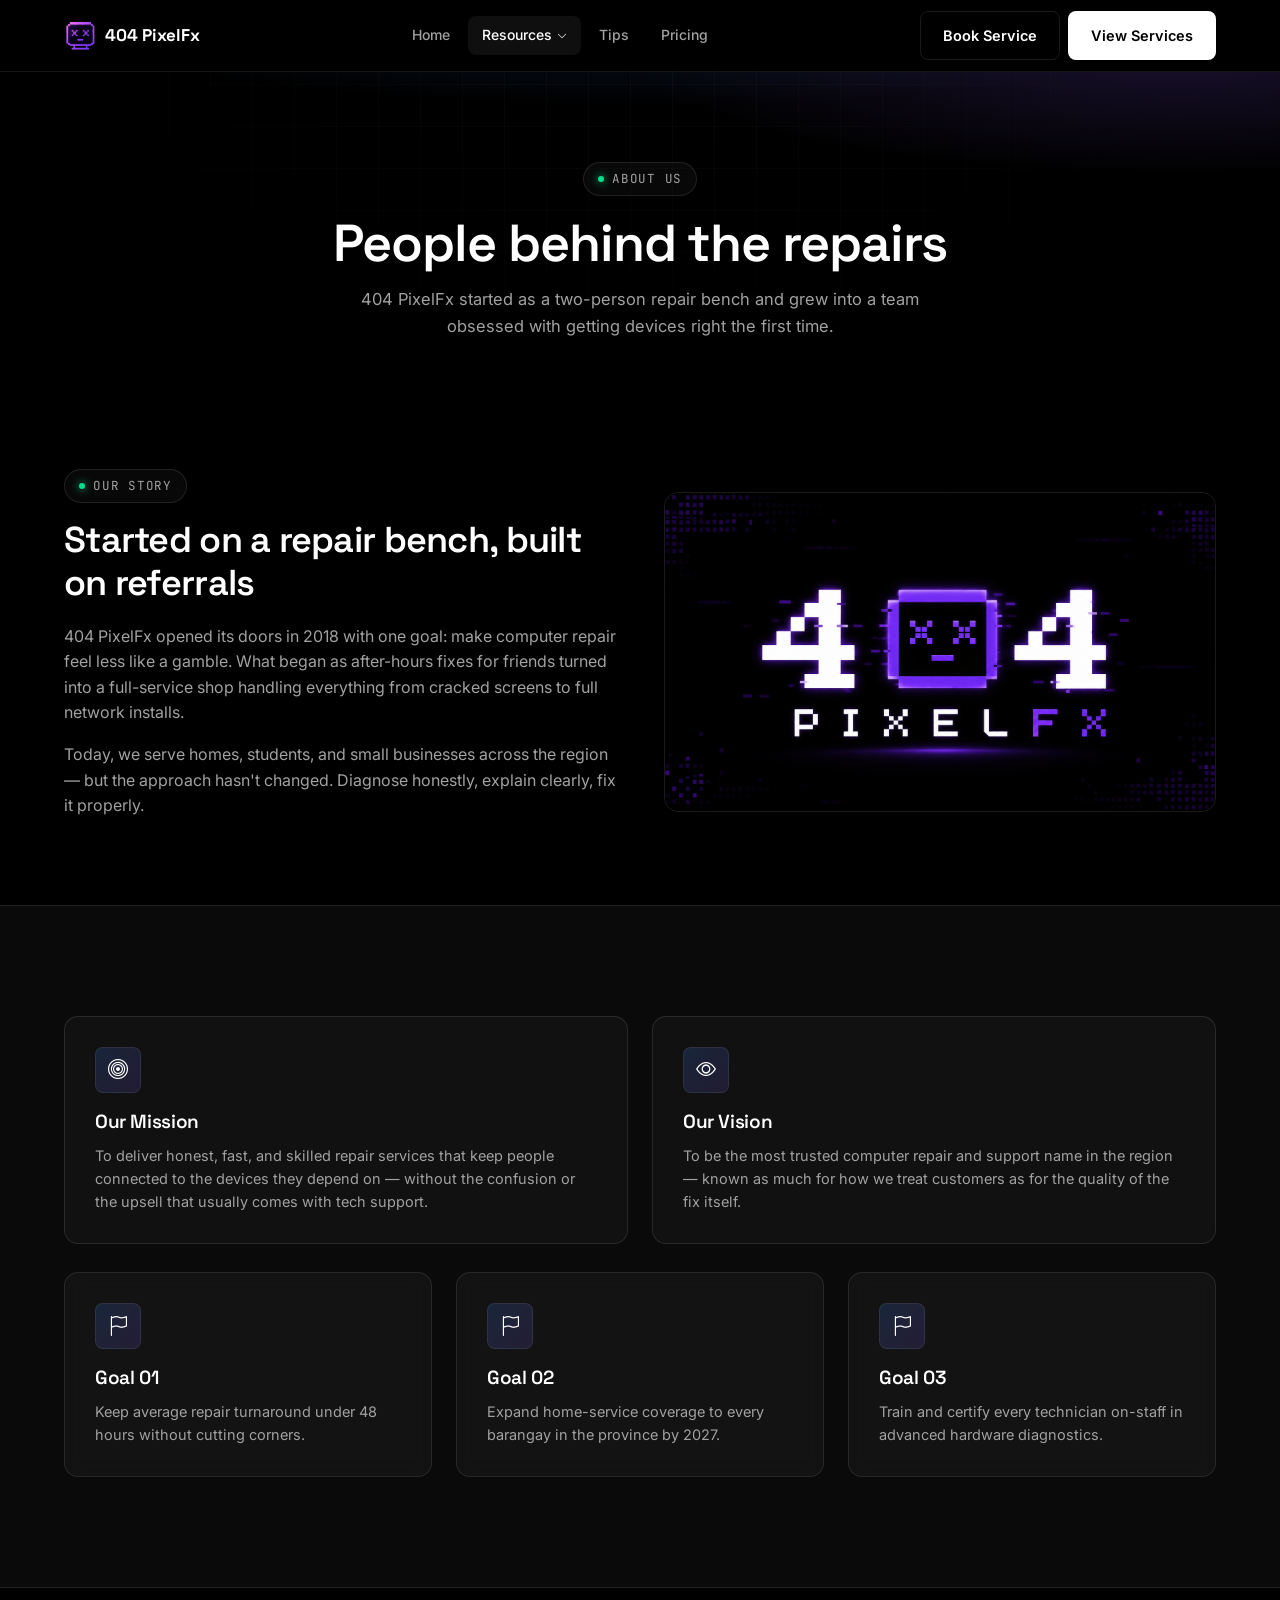
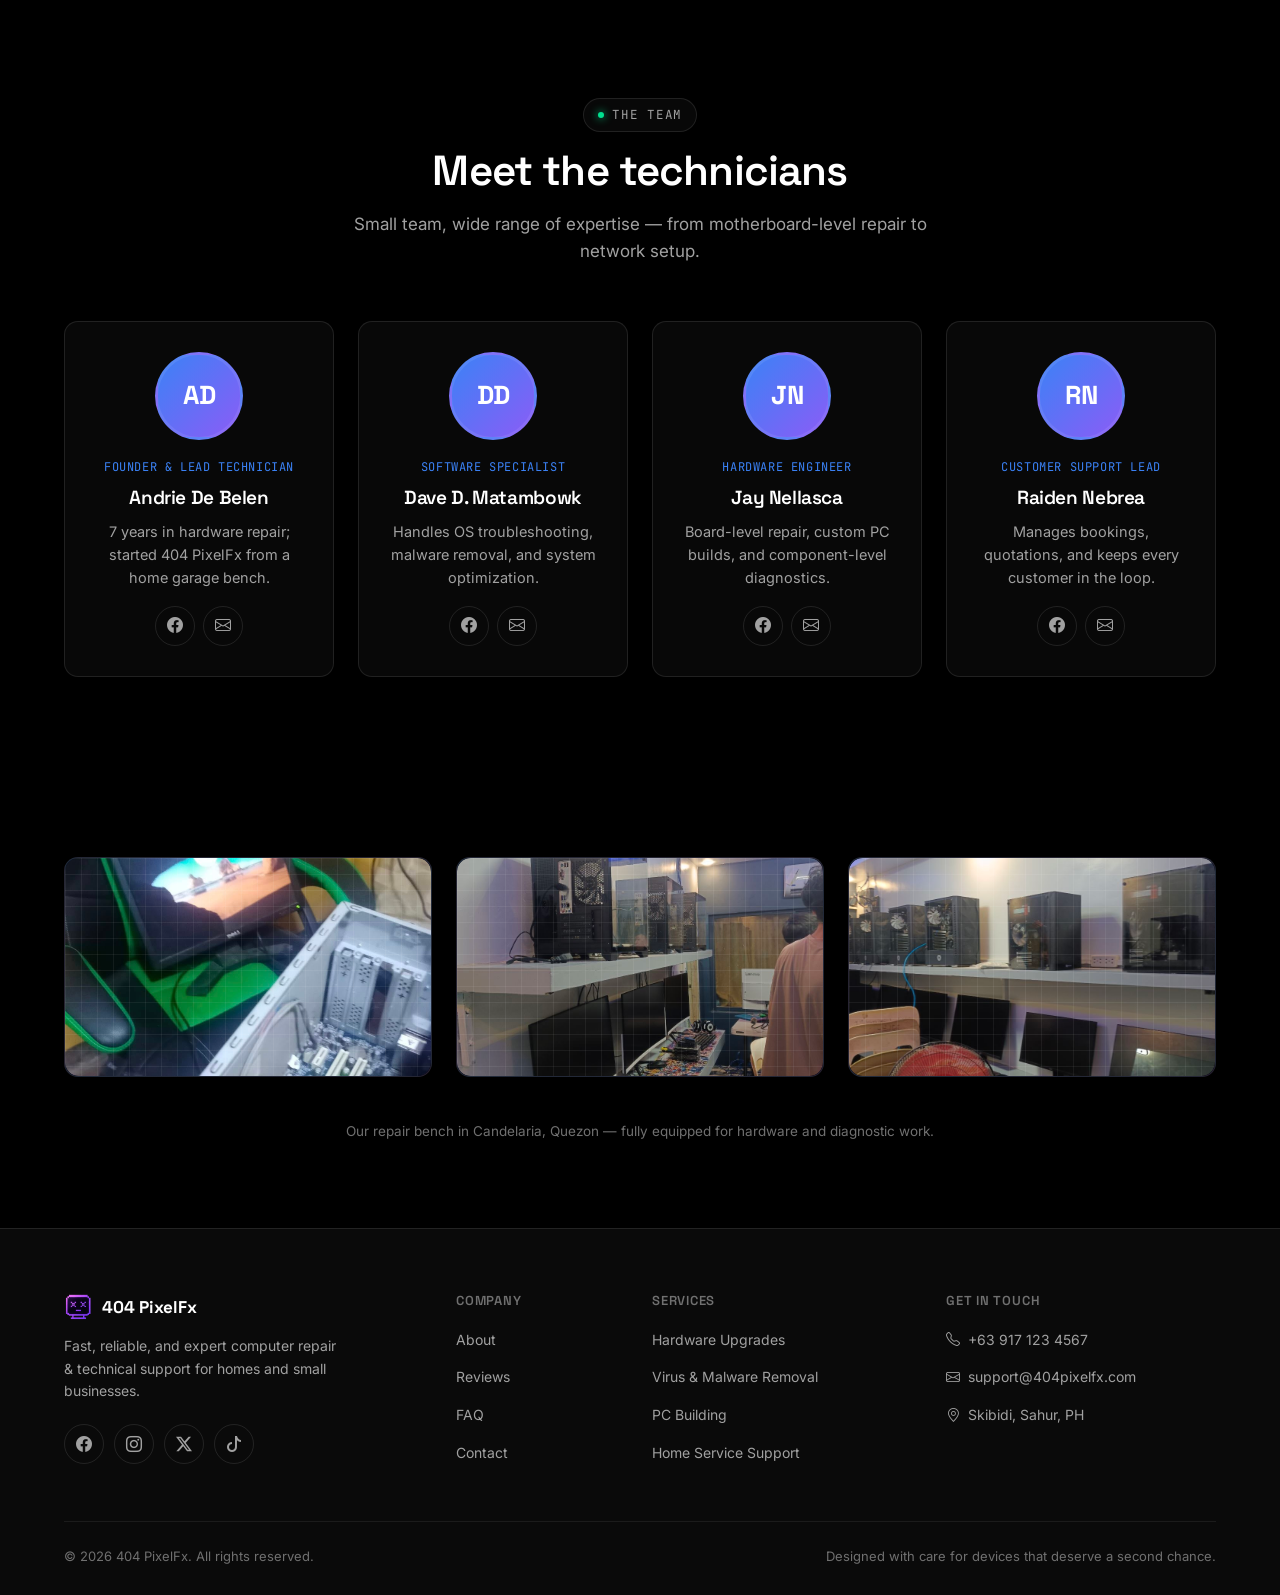
==== pages/about.html @ 90d23e92 "Add files via upload" ====
<!DOCTYPE html>
<html lang="en">
<head>
<meta charset="UTF-8">
<meta name="viewport" content="width=device-width, initial-scale=1.0">
<title>About Us — 404 PixelFx</title>
<meta name="description" content="Learn about 404 PixelFx — our mission, vision, and the team behind the repairs.">
<link rel="preconnect" href="https://fonts.googleapis.com">
<link rel="preconnect" href="https://fonts.gstatic.com" crossorigin>
<link href="../bootstrap/bootstrap.min.css" rel="stylesheet">
<link rel="stylesheet" href="../bootstrap-icons/bootstrap-icons.css">
<link rel="stylesheet" href="../css/style.css">
<link rel="icon" href="../assets/images/iconedlogo.png" type="image/png">
</head>
<body>

<header class="navbar-fx">
  <div class="container-xl">
    <a href="../index.html" class="brand-fx"><img src="../assets/images/iconedlogo.png" alt="404 PixelFx logo"> 404 PixelFx</a>
    <nav class="nav-links-fx" id="navLinks">
      <a href="../index.html" data-nav="index.html">Home</a>
      <div class="nav-dropdown-fx">
        <button type="button" class="nav-dropdown-toggle" aria-haspopup="true" aria-expanded="false">
          Resources <i class="bi bi-chevron-down"></i>
        </button>
        <div class="nav-dropdown-menu">
          <div class="nav-mega-fx">
            <div class="nav-mega-col">
              <a href="about.html" data-nav="about.html"><span class="mega-label">About</span><span class="mega-title">Meet the team</span></a>
              <a href="services.html" data-nav="services.html"><span class="mega-label">What we repair</span><span class="mega-title">Services</span></a>
              <a href="contact.html" data-nav="contact.html"><span class="mega-label">Get in touch</span><span class="mega-title">Contact</span></a>
            </div>
            <div class="nav-mega-col">
              <a href="reviews.html" data-nav="reviews.html"><span class="mega-label">Customer stories</span><span class="mega-title">Reviews</span></a>
              <a href="faq.html" data-nav="faq.html"><span class="mega-label">Common questions</span><span class="mega-title">FAQ</span></a>
            </div>
          </div>
        </div>
      </div>
      <a href="tips.html" data-nav="tips.html">Tips</a>
      <a href="pricing.html" data-nav="pricing.html">Pricing</a>
      <div class="mobile-nav-logo"><img src="../assets/images/logo.png" alt="404 PixelFx"></div>
    </nav>
    <div class="d-flex align-items-center gap-2">
      <a href="contact.html" class="btn-fx btn-outline-fx d-none d-lg-inline-flex">Book Service</a>
      <a href="services.html" class="btn-fx btn-primary-fx d-none d-lg-inline-flex">View Services</a>
      <button class="navbar-toggler-fx" aria-label="Toggle menu" aria-expanded="false"><i class="bi bi-list"></i></button>
    </div>
  </div>
  <div class="scroll-progress-fx"></div>
</header>

<section class="page-hero">
  <div class="hero-mesh"></div>
  <div class="container-xl">
    <span class="eyebrow reveal in-view"><span class="dot"></span> About us</span>
    <h1 class="reveal in-view reveal-delay-1">People behind the repairs</h1>
    <p class="reveal in-view reveal-delay-2">404 PixelFx started as a two-person repair bench and grew into a team obsessed with getting devices right the first time.</p>
  </div>
</section>

<!-- INTRO -->
<section class="section-tight">
  <div class="container-xl">
    <div class="row align-items-center g-5">
      <div class="col-lg-6 reveal">
        <span class="eyebrow"><span class="dot"></span> Our story</span>
        <h2 style="font-size:clamp(26px,3.4vw,36px); margin:16px 0 18px;">Started on a repair bench, built on referrals</h2>
        <p>404 PixelFx opened its doors in 2018 with one goal: make computer repair feel less like a gamble. What began as after-hours fixes for friends turned into a full-service shop handling everything from cracked screens to full network installs.</p>
        <p>Today, we serve homes, students, and small businesses across the region — but the approach hasn't changed. Diagnose honestly, explain clearly, fix it properly.</p>
      </div>
      <div class="col-lg-6 reveal reveal-delay-1">
        <!-- Replace src below with a real photo (e.g. the shop, the team, or a repair in progress) -->
        <div class="about-photo">
          <img src="../assets/images/abtph.png" alt="404 PixelFx team at work">
        </div>
      </div>
    </div>
  </div>
</section>

<!-- MISSION / VISION -->
<section class="section section-elevated">
  <div class="container-xl">
    <div class="row g-4">
      <div class="col-md-6 reveal">
        <div class="card-fx h-100">
          <div class="icon-badge"><i class="bi bi-bullseye"></i></div>
          <h3>Our Mission</h3>
          <p>To deliver honest, fast, and skilled repair services that keep people connected to the devices they depend on — without the confusion or the upsell that usually comes with tech support.</p>
        </div>
      </div>
      <div class="col-md-6 reveal reveal-delay-1">
        <div class="card-fx h-100">
          <div class="icon-badge"><i class="bi bi-eye"></i></div>
          <h3>Our Vision</h3>
          <p>To be the most trusted computer repair and support name in the region — known as much for how we treat customers as for the quality of the fix itself.</p>
        </div>
      </div>
    </div>

    <div class="row g-4 mt-1">
      <div class="col-lg-4 reveal">
        <div class="card-fx glass-fx">
          <div class="icon-badge"><i class="bi bi-flag"></i></div>
          <h4>Goal 01</h4>
          <p>Keep average repair turnaround under 48 hours without cutting corners.</p>
        </div>
      </div>
      <div class="col-lg-4 reveal reveal-delay-1">
        <div class="card-fx glass-fx">
          <div class="icon-badge"><i class="bi bi-flag"></i></div>
          <h4>Goal 02</h4>
          <p>Expand home-service coverage to every barangay in the province by 2027.</p>
        </div>
      </div>
      <div class="col-lg-4 reveal reveal-delay-2">
        <div class="card-fx glass-fx">
          <div class="icon-badge"><i class="bi bi-flag"></i></div>
          <h4>Goal 03</h4>
          <p>Train and certify every technician on-staff in advanced hardware diagnostics.</p>
        </div>
      </div>
    </div>
  </div>
</section>

<!-- TEAM -->
<section class="section">
  <div class="container-xl">
    <div class="section-head center reveal">
      <span class="eyebrow"><span class="dot"></span> The team</span>
      <h2>Meet the technicians</h2>
      <p>Small team, wide range of expertise — from motherboard-level repair to network setup.</p>
    </div>
    <div class="row g-4">
      <div class="col-md-6 col-lg-3 reveal">
        <div class="card-fx team-card">
          <div class="team-avatar">AD</div>
          <div class="team-role">Founder &amp; Lead Technician</div>
          <h4>Andrie De Belen</h4>
          <p>7 years in hardware repair; started 404 PixelFx from a home garage bench.</p>
          <div class="team-social">
            <a href="#" class="social-fx" aria-label="facebook"><i class="bi bi-facebook"></i></a>
            <a href="#" class="social-fx" aria-label="Email"><i class="bi bi-envelope"></i></a>
          </div>
        </div>
      </div>
      <div class="col-md-6 col-lg-3 reveal reveal-delay-1">
        <div class="card-fx team-card">
          <div class="team-avatar">DD</div>
          <div class="team-role">Software Specialist</div>
          <h4>Dave D. Matambowk</h4>
          <p>Handles OS troubleshooting, malware removal, and system optimization.</p>
          <div class="team-social">
            <a href="#" class="social-fx" aria-label="facebook"><i class="bi bi-facebook"></i></a>
            <a href="#" class="social-fx" aria-label="Email"><i class="bi bi-envelope"></i></a>
          </div>
        </div>
      </div>
      <div class="col-md-6 col-lg-3 reveal reveal-delay-2">
        <div class="card-fx team-card">
          <div class="team-avatar">JN</div>
          <div class="team-role">Hardware Engineer</div>
          <h4>Jay Nellasca</h4>
          <p>Board-level repair, custom PC builds, and component-level diagnostics.</p>
          <div class="team-social">
            <a href="#" class="social-fx" aria-label="facebook"><i class="bi bi-facebook"></i></a>
            <a href="#" class="social-fx" aria-label="Email"><i class="bi bi-envelope"></i></a>
          </div>
        </div>
      </div>
      <div class="col-md-6 col-lg-3 reveal reveal-delay-3">
        <div class="card-fx team-card">
          <div class="team-avatar">RN</div>
          <div class="team-role">Customer Support Lead</div>
          <h4>Raiden Nebrea</h4>
          <p>Manages bookings, quotations, and keeps every customer in the loop.</p>
          <div class="team-social">
            <a href="#" class="social-fx" aria-label="facebook"><i class="bi bi-facebook"></i></a>
            <a href="#" class="social-fx" aria-label="Email"><i class="bi bi-envelope"></i></a>
          </div>
        </div>
      </div>
    </div>
  </div>
</section> 

<!-- BUSINESS IMAGE / SHOP SECTION -->
<section class="section-tight">
  <div class="container-xl">
    <div class="row g-4">
      <!-- Replace each src below with a real shop/bench photo -->
      <div class="col-md-4 reveal">
        <div class="tip-illustration tip-illustration-lg">
          <img src="../assets/images/img/7.jpg" alt="404 PixelFx shop front">
        </div>
      </div>
      <div class="col-md-4 reveal reveal-delay-1">
        <div class="tip-illustration tip-illustration-lg">
          <img src="../assets/images/img/8.jpg" alt="Repair bench and tools">
        </div>
      </div>
      <div class="col-md-4 reveal reveal-delay-2">
        <div class="tip-illustration tip-illustration-lg">
          <img src="../assets/images/img/9.jpg" alt="Diagnostics in progress">
        </div>
      </div>
    </div>
    <p class="text-center mt-4 reveal" style="font-size:13.5px;color:var(--fg-subtle);">Our repair bench in Candelaria, Quezon — fully equipped for hardware and diagnostic work.</p>
  </div>
</section>  

<!-- ============ FOOTER ============ -->
<footer class="footer-fx">
  <div class="container-xl">
    <div class="row g-4">
      <div class="col-lg-4">
        <div class="footer-brand"><img src="../assets/images/iconedlogo.png" alt="404 PixelFx logo"> 404 PixelFx</div>
        <p class="tag">Fast, reliable, and expert computer repair & technical support for homes and small businesses.</p>
        <div class="social-row-fx">
          <a href="https:\\fb.com" target="_blank" class="social-fx" aria-label="Facebook"><i class="bi bi-facebook"></i></a>
          <a href="https:\\instagram.com" class="social-fx" target="_blank" aria-label="Instagram"><i class="bi bi-instagram"></i></a>
          <a href="https:\\x.com" class="social-fx" target="_blank" aria-label="X / Twitter"><i class="bi bi-twitter-x"></i></a>
          <a href="https:\\tiktok.com" class="social-fx" target="_blank" aria-label="TikTok"><i class="bi bi-tiktok"></i></a>
        </div>
      </div>
      <div class="col-6 col-lg-2 footer-col">
        <h5>Company</h5>
        <ul>
          <li><a href="../pages/about.html">About</a></li>
          <li><a href="../pages/reviews.html">Reviews</a></li>
          <li><a href="../pages/faq.html">FAQ</a></li>
          <li><a href="../pages/contact.html">Contact</a></li>
        </ul>
      </div>
      <div class="col-6 col-lg-3 footer-col">
        <h5>Services</h5>
        <ul>
          <li><a href="../pages/services.html">Hardware Upgrades</a></li>
          <li><a href="../pages/services.html">Virus & Malware Removal</a></li>
          <li><a href="../pages/services.html">PC Building</a></li>
          <li><a href="../pages/services.html">Home Service Support</a></li>
        </ul>
      </div>
      <div class="col-lg-3 footer-col">
        <h5>Get in touch</h5>
        <ul>
          <li><a href="tel:+639171234567"><i class="bi bi-telephone me-2"></i>+63 917 123 4567</a></li>
          <li><a href="mailto:support@testmaoil.com"><i class="bi bi-envelope me-2"></i>support@404pixelfx.com</a></li>
          <li><a href="../pages/contact.html"><i class="bi bi-geo-alt me-2"></i>Skibidi, Sahur, PH</a></li>
        </ul>
      </div>
    </div>
    <div class="footer-bottom">
      <span>© <span data-year></span> 404 PixelFx. All rights reserved.</span>
      <span>Designed with care for devices that deserve a second chance.</span>
    </div>
  </div>
</footer>

<button class="back-to-top-fx" aria-label="Back to top"><i class="bi bi-arrow-up"></i></button>

<script src="../bootstrap/bootstrap.bundle.min.js"></script>
<script src="../js/script.js"></script>
</body>
</html>
---- css/style.css ----
/* ---- Fonts ---- */
@import url('https://fonts.googleapis.com/css2?family=Space+Grotesk:wght@500;600;700&family=Inter:wght@400;500;600;700&family=JetBrains+Mono:wght@400;500&display=swap');

/* ---- Tokens ---- */
:root {
  --bg: #000000;
  --bg-elev-1: #0a0a0a;
  --bg-elev-2: #111111;
  --bg-card: rgba(255, 255, 255, 0.03);
  --border: rgba(255, 255, 255, 0.1);
  --border-hover: rgba(255, 255, 255, 0.22);

  --fg: #ffffff;
  --fg-muted: #a1a1a1;
  --fg-subtle: #707070;

  --accent: #3b82f6;       /* PixelFx blue */
  --accent-2: #8b5cf6;     /* violet */
  --accent-fix: #00e08f;   /* "fixed" status green */
  --accent-warn: #f5a623;

  --grad-brand: linear-gradient(135deg, var(--accent) 0%, var(--accent-2) 100%);
  --grad-mesh: radial-gradient(ellipse 80% 50% at 50% -10%, rgba(59,130,246,0.25), transparent 60%),
               radial-gradient(ellipse 60% 40% at 85% 10%, rgba(139,92,246,0.18), transparent 60%);

  --radius-sm: 8px;
  --radius-md: 14px;
  --radius-lg: 20px;
  --radius-full: 999px;

  --shadow-card: 0 1px 0 rgba(255,255,255,0.05) inset, 0 10px 30px rgba(0,0,0,0.5);
  --shadow-glow: 0 0 0 1px rgba(59,130,246,0.4), 0 8px 30px rgba(59,130,246,0.25);

  --font-display: 'Space Grotesk', 'Inter', -apple-system, BlinkMacSystemFont, 'Segoe UI', Roboto, 'Helvetica Neue', Arial, sans-serif;
  --font-body: 'Inter', -apple-system, BlinkMacSystemFont, 'Segoe UI', Roboto, 'Helvetica Neue', Arial, sans-serif;
  --font-mono: 'JetBrains Mono', 'SFMono-Regular', Consolas, 'Liberation Mono', Menlo, Monaco, 'Courier New', monospace;

  --container-w: 1200px;
  --nav-h: 72px;
}

* { box-sizing: border-box; }

html {
  scroll-behavior: smooth;
  scroll-padding-top: calc(var(--nav-h) + 16px);
}

body {
  background: var(--bg);
  color: var(--fg);
  font-family: var(--font-body);
  font-size: 16px;
  line-height: 1.6;
  -webkit-font-smoothing: antialiased;
  overflow-x: hidden;
}

body::before {
  content: "";
  position: fixed;
  inset: 0;
  background-image:
    linear-gradient(rgba(255,255,255,0.035) 1px, transparent 1px),
    linear-gradient(90deg, rgba(255,255,255,0.035) 1px, transparent 1px);
  background-size: 42px 42px;
  mask-image: radial-gradient(ellipse 70% 60% at 50% 0%, black, transparent 70%);
  pointer-events: none;
  z-index: 0;
}

h1, h2, h3, h4, h5, h6 {
  font-family: var(--font-display);
  font-weight: 600;
  letter-spacing: -0.02em;
  color: var(--fg);
}

p { color: var(--fg-muted); }

a { color: inherit; text-decoration: none; transition: color .2s ease; }

::selection { background: var(--accent); color: #fff; }

:focus-visible {
  outline: 2px solid var(--accent);
  outline-offset: 3px;
  border-radius: 4px;
}

.container-xl {
  width: 100%;
  max-width: var(--container-w);
  margin: 0 auto;
  padding: 0 24px;
  position: relative;
  z-index: 1;
}

.eyebrow {
  display: inline-flex;
  align-items: center;
  gap: 8px;
  font-family: var(--font-mono);
  font-size: 12.5px;
  letter-spacing: 0.06em;
  text-transform: uppercase;
  color: var(--fg-muted);
  background: var(--bg-card);
  border: 1px solid var(--border);
  padding: 6px 14px;
  border-radius: var(--radius-full);
}
.eyebrow .dot {
  width: 6px; height: 6px; border-radius: 50%;
  background: var(--accent-fix);
  box-shadow: 0 0 8px var(--accent-fix);
  animation: pulse-dot 2s ease-in-out infinite;
}
@keyframes pulse-dot { 0%,100%{opacity:1;} 50%{opacity:.35;} }

.section { padding: 110px 0; position: relative; }
.section-tight { padding: 70px 0; }
@media (max-width: 767.98px) {
  .section { padding: 72px 0; }
  .section-tight { padding: 48px 0; }
}

.section-head { max-width: 640px; margin-bottom: 56px; }
.section-head h2 { font-size: clamp(28px, 4vw, 42px); margin: 14px 0 14px; }
.section-head p { font-size: 17px; }
.section-head.center { margin-left: auto; margin-right: auto; text-align: center; }

.text-gradient {
  background: var(--grad-brand);
  -webkit-background-clip: text;
  background-clip: text;
  color: transparent;
}

/* ---- Buttons ---- */
.btn-fx {
  display: inline-flex;
  align-items: center;
  justify-content: center;
  gap: 8px;
  font-family: var(--font-body);
  font-weight: 600;
  font-size: 14.5px;
  padding: 12px 22px;
  border-radius: var(--radius-sm);
  border: 1px solid transparent;
  cursor: pointer;
  transition: transform .18s ease, box-shadow .18s ease, background .18s ease, border-color .18s ease, color .18s ease;
  white-space: nowrap;
}
.btn-fx:active { transform: translateY(1px) scale(.99); }

.btn-primary-fx {
  background: #ffffff;
  color: #000000;
}
.btn-primary-fx:hover {
  background: #e8e8e8;
  color: #000;
  box-shadow: 0 0 0 4px rgba(255,255,255,0.08);
}

.btn-outline-fx {
  background: transparent;
  border-color: var(--border);
  color: var(--fg);
}
.btn-outline-fx:hover {
  border-color: var(--border-hover);
  background: rgba(255,255,255,0.06);
  color: var(--fg);
}

.btn-grad-fx {
  background: var(--grad-brand);
  color: #fff;
}
.btn-grad-fx:hover {
  box-shadow: var(--shadow-glow);
  transform: translateY(-1px);
}

.btn-sm-fx { padding: 8px 16px; font-size: 13.5px; }
.btn-block-fx { width: 100%; }

/* ---- Navbar ---- */
.navbar-fx {
  position: sticky;
  top: 0;
  z-index: 999;
  height: var(--nav-h);
  display: flex;
  align-items: center;
  background: rgba(0,0,0,0.55);
  backdrop-filter: blur(14px) saturate(160%);
  -webkit-backdrop-filter: blur(14px) saturate(160%);
  border-bottom: 1px solid rgba(255,255,255,0.08);
  transition: background .3s ease, border-color .3s ease;
}
.navbar-fx.is-scrolled {
  background: rgba(0,0,0,0.82);
  border-bottom-color: rgba(255,255,255,0.12);
}
.navbar-fx .container-xl { display: flex; align-items: center; justify-content: space-between; }

/* Scroll progress indicator */
.scroll-progress-fx {
  position: absolute;
  left: 0; bottom: -1px;
  height: 2px;
  width: 0%;
  background: var(--grad-brand);
  transition: width .08s linear;
  z-index: 2;
}

.brand-fx { display: flex; align-items: center; gap: 9px; font-family: var(--font-display); font-weight: 700; font-size: 17px; color: #fff; transition: transform .2s ease; }
.brand-fx:hover { transform: translateY(-1px); }
.brand-fx img { height: 32px; width: 32px; object-fit: contain; }
.brand-fx .brand-tag { color: var(--fg-subtle); font-family: var(--font-mono); font-size: 11px; font-weight: 500; margin-left: 4px; letter-spacing: .04em; }

.nav-links-fx { display: flex; align-items: center; gap: 4px; }
.nav-links-fx a {
  padding: 8px 14px;
  font-size: 14px;
  font-weight: 500;
  color: var(--fg-muted);
  border-radius: var(--radius-sm);
  position: relative;
}
.nav-links-fx a:hover { color: var(--fg); background: rgba(255,255,255,0.06); }
.nav-links-fx a.active { color: var(--fg); }
.nav-links-fx a.active::after {
  content: "";
  position: absolute;
  left: 14px; right: 14px; bottom: 2px;
  height: 2px;
  background: var(--grad-brand);
  border-radius: 2px;
}

/* ---- Nav dropdown (Resources) ---- */
.nav-dropdown-fx { position: relative; }
.nav-dropdown-toggle {
  display: flex;
  align-items: center;
  gap: 5px;
  padding: 8px 14px;
  font-size: 14px;
  font-weight: 500;
  font-family: inherit;
  color: var(--fg-muted);
  background: transparent;
  border: none;
  border-radius: var(--radius-sm);
  cursor: pointer;
}
.nav-dropdown-toggle i { font-size: 10px; transition: transform .2s ease; }
.nav-dropdown-toggle:hover,
.nav-dropdown-fx.is-open .nav-dropdown-toggle,
.nav-dropdown-toggle.active { color: var(--fg); background: rgba(255,255,255,0.06); }
.nav-dropdown-fx.is-open .nav-dropdown-toggle i { transform: rotate(180deg); }

.nav-dropdown-menu {
  position: absolute;
  top: calc(100% + 8px);
  left: 0;
  background: rgba(12,12,14,0.97);
  backdrop-filter: blur(16px) saturate(160%);
  -webkit-backdrop-filter: blur(16px) saturate(160%);
  border: 1px solid var(--border);
  border-radius: 14px;
  opacity: 0;
  visibility: hidden;
  transform: translateY(-6px);
  transition: opacity .18s ease, transform .18s ease, visibility .18s;
  box-shadow: 0 16px 34px rgba(0,0,0,0.45);
  z-index: 998;
}
/* Invisible bridge closing the gap between the toggle and the menu, so the
   pointer never leaves a hoverable/JS-tracked area while moving down to it. */
.nav-dropdown-menu::before {
  content: "";
  position: absolute;
  left: 0; right: 0;
  top: -8px;
  height: 8px;
}
.nav-dropdown-fx.is-open .nav-dropdown-menu {
  opacity: 1; visibility: visible; transform: translateY(0);
}

/* Mega-menu grid (Resources) */
.nav-mega-fx {
  display: grid;
  grid-template-columns: repeat(2, minmax(180px, 1fr));
  gap: 2px 26px;
  min-width: 380px;
  padding: 16px;
}
.nav-mega-col { display: flex; flex-direction: column; }
.nav-mega-col a {
  display: flex;
  flex-direction: column;
  gap: 3px;
  padding: 9px 10px;
  border-radius: 8px;
}
.nav-mega-col a:hover { background: rgba(255,255,255,0.06); }
.nav-mega-col a.active { background: rgba(255,255,255,0.05); }
.mega-label { font-size: 12px; color: var(--fg-subtle); font-weight: 500; }
.mega-title { font-size: 14px; color: #fff; font-weight: 600; }
.nav-mega-col a.active .mega-label { color: var(--accent-fix); }

.nav-cta-fx { display: flex; align-items: center; gap: 10px; }

.navbar-toggler-fx {
  display: none;
  background: transparent;
  border: 1px solid var(--border);
  border-radius: var(--radius-sm);
  width: 40px; height: 40px;
  align-items: center; justify-content: center;
  color: #fff;
  cursor: pointer;
}

.mobile-nav-logo { display: none; }

@media (max-width: 991.98px) {
  .nav-links-fx {
    position: fixed;
    inset: 0;
    height: 100dvh;
    flex-direction: column;
    align-items: stretch;
    justify-content: flex-start;
    gap: 2px;
    background: rgba(0,0,0,0.7);
    backdrop-filter: blur(22px) saturate(160%);
    -webkit-backdrop-filter: blur(22px) saturate(160%);
    padding: calc(var(--nav-h) + 18px) 20px 28px;
    transform: translateY(-16px);
    opacity: 0;
    visibility: hidden;
    pointer-events: none;
    transition: opacity .3s cubic-bezier(.16,1,.3,1), transform .3s cubic-bezier(.16,1,.3,1), visibility .3s;
    z-index: 997;
    overflow-y: auto;
  }
  .nav-links-fx.is-open { transform: translateY(0); opacity: 1; visibility: visible; pointer-events: auto; }
  .nav-links-fx a { padding: 15px 16px; font-size: 17px; border-bottom: 1px solid rgba(255,255,255,0.06); }
  .nav-links-fx a.active::after { display: none; }
  .nav-links-fx a.active { color: #fff; }
  .nav-cta-fx { display: none; }

  .nav-dropdown-fx { width: 100%; }
  .nav-dropdown-toggle {
    width: 100%;
    justify-content: space-between;
    padding: 15px 16px;
    font-size: 17px;
    border-bottom: 1px solid rgba(255,255,255,0.06);
  }
  .nav-dropdown-menu {
    position: static;
    opacity: 1;
    visibility: visible;
    transform: none;
    max-height: 0;
    overflow: hidden;
    background: rgba(255,255,255,0.03);
    border: none;
    border-radius: 0;
    padding: 0;
    box-shadow: none;
    transition: max-height .3s ease;
  }
  .nav-dropdown-fx.is-open .nav-dropdown-menu { max-height: 400px; padding: 4px 0 8px; }
  .nav-mega-fx { display: block; min-width: 0; padding: 0; }
  .nav-mega-col a { flex-direction: row; align-items: baseline; gap: 8px; padding: 12px 16px 12px 30px; border-radius: 0; }
  .mega-label { display: none; }
  .mega-title { font-size: 15.5px; }
  .navbar-toggler-fx { display: inline-flex; position: relative; z-index: 999; }

  .mobile-nav-logo {
    display: block;
    margin-top: auto;
    padding-top: 32px;
    text-align: center;
    opacity: .85;
  }
  .mobile-nav-logo img { max-width: 190px; width: 60%; height: auto; opacity: .9; }
}

/* ---- Hero ---- */
.hero-fx {
  position: relative;
  padding: 128px 0 100px;
  overflow: hidden;
}
.hero-mesh {
  content: "";
  position: absolute; inset: -10% -10% auto -10%;
  height: 130%;
  background: var(--grad-mesh);
  z-index: 0;
  will-change: transform;
}
.hero-fx .container-xl { position: relative; z-index: 1; text-align: center; }

.hero-title {
  font-size: clamp(38px, 6.2vw, 74px);
  line-height: 1.05;
  margin: 26px auto 20px;
  max-width: 900px;
  letter-spacing: -0.03em;
}
.hero-title .glitch-word { position: relative; display: inline-block; }

.hero-sub {
  font-size: clamp(16px, 2vw, 19px);
  color: var(--fg-muted);
  max-width: 560px;
  margin: 0 auto 38px;
}

.hero-cta-row { display: flex; gap: 14px; justify-content: center; flex-wrap: wrap; }

/* ---- Hero inline layout (left text / center glow / right info) ---- */
.hero-eyebrow-top { display: inline-flex; margin-bottom: 8px; }

.hero-inline-row {
  display: flex;
  align-items: center;
  justify-content: space-between;
  gap: 40px;
  margin-top: 34px;
  text-align: left;
}
.hero-inline-left { flex: 1 1 420px; min-width: 280px; }
.hero-inline-left .hero-title { margin: 0 0 18px; text-align: left; max-width: 520px; }
.hero-inline-left .hero-sub { margin: 0 0 30px; text-align: left; max-width: 460px; }
.hero-inline-left .hero-cta-row { justify-content: flex-start; }

.hero-inline-center { flex: 0 0 auto; display: flex; align-items: center; justify-content: center; }
.hero-glow-logo { position: relative; width: 180px; height: 180px; display: flex; align-items: center; justify-content: center; }
.hero-glow-logo::before {
  content: "";
  position: absolute; inset: -35%;
  background: radial-gradient(circle, rgba(255,255,255,0.16), transparent 65%);
  filter: blur(6px);
  z-index: 0;
}
.hero-glow-logo img {
  position: relative; z-index: 1;
  width: 108px; height: 108px; object-fit: contain;
  filter: drop-shadow(0 0 42px rgba(255,255,255,0.25));
}

.hero-inline-right { flex: 0 0 400px; max-width: 400px; }

@media (max-width: 991.98px) {
  .hero-inline-row { flex-direction: column; text-align: center; }
  .hero-inline-left, .hero-inline-right { flex: none; width: 100%; max-width: 460px; text-align: center; }
  .hero-inline-left .hero-title, .hero-inline-left .hero-sub { text-align: center; margin-left: auto; margin-right: auto; }
  .hero-inline-left .hero-cta-row { justify-content: center; }
  .hero-inline-center { order: -1; }
}

.hero-terminal {
  border-radius: var(--radius-lg);
  border: 1px solid var(--border);
  background: linear-gradient(180deg, rgba(255,255,255,0.045), rgba(255,255,255,0.015));
  box-shadow: var(--shadow-card);
  overflow: hidden;
  text-align: left;
}
.hero-terminal-bar {
  display: flex; align-items: center; gap: 8px;
  padding: 12px 16px;
  border-bottom: 1px solid var(--border);
  background: rgba(255,255,255,0.02);
}
.hero-terminal-bar span { width: 10px; height: 10px; border-radius: 50%; background: #333; }
.hero-terminal-bar .t-label { margin-left: 8px; font-family: var(--font-mono); font-size: 12px; color: var(--fg-subtle); }
.hero-terminal-body { padding: 18px 20px 22px; font-family: var(--font-mono); font-size: 12.5px; color: #c9c9c9; }
.hero-terminal-body .line { margin-bottom: 8px; display: flex; gap: 10px; }
.hero-terminal-body .prompt { color: var(--accent-fix); }
.hero-terminal-body .ok { color: var(--accent-fix); }
.hero-terminal-body .cursor { display:inline-block; width:7px; height:14px; background:var(--accent-fix); animation: blink 1s steps(2) infinite; vertical-align: -2px;}
@keyframes blink { 50% { opacity: 0; } }

/* ---- Cards ---- */
.card-fx {
  background: var(--bg-card);
  border: 1px solid var(--border);
  border-radius: var(--radius-md);
  padding: 30px;
  transition: transform .25s ease, border-color .25s ease, background .25s ease, box-shadow .25s ease;
  height: 100%;
}
.card-fx:hover {
  transform: translateY(-4px);
  border-color: var(--border-hover);
  background: rgba(255,255,255,0.05);
  box-shadow: var(--shadow-card);
}

.icon-badge {
  width: 46px; height: 46px;
  display: inline-flex; align-items: center; justify-content: center;
  border-radius: var(--radius-sm);
  background: linear-gradient(135deg, rgba(59,130,246,0.18), rgba(139,92,246,0.14));
  border: 1px solid rgba(255,255,255,0.08);
  color: #fff;
  font-size: 20px;
  margin-bottom: 18px;
}

.card-fx h3, .card-fx h4 { font-size: 19px; margin-bottom: 10px; }
.card-fx p { font-size: 14.5px; margin-bottom: 0; }

.card-link {
  display: inline-flex; align-items: center; gap: 6px;
  margin-top: 18px;
  font-size: 14px; font-weight: 600; color: #fff;
}
.card-link i { transition: transform .2s ease; }
.card-fx:hover .card-link i { transform: translateX(4px); }

/* Glass variant */
.glass-fx {
  background: rgba(255,255,255,0.04);
  backdrop-filter: blur(10px);
  -webkit-backdrop-filter: blur(10px);
  border: 1px solid rgba(255,255,255,0.09);
}

/* ---- Stats / why-choose strip ---- */
.stat-fx { text-align: center; padding: 10px; }
.stat-fx .num { font-family: var(--font-display); font-size: clamp(30px,4vw,42px); font-weight: 700; }
.stat-fx .lbl { color: var(--fg-subtle); font-size: 13px; text-transform: uppercase; letter-spacing: .06em; margin-top: 4px; }

/* ---- Testimonials / reviews ---- */
.stars { color: #ffb020; font-size: 14px; letter-spacing: 2px; }
.quote-fx { font-size: 15px; color: #d4d4d4; margin: 14px 0 18px; }
.reviewer-fx { display: flex; align-items: center; gap: 12px; }
.avatar-fx {
  width: 42px; height: 42px; border-radius: 50%;
  display: flex; align-items: center; justify-content: center;
  background: var(--grad-brand);
  font-weight: 700; font-size: 14px; color: #fff;
  flex-shrink: 0;
  overflow: hidden;
}
.reviewer-fx .name { font-size: 14px; font-weight: 600; color: #fff; }
.reviewer-fx .role { font-size: 12.5px; color: var(--fg-subtle); }

/* ---- Pricing ---- */
.price-card {
  background: var(--bg-card);
  border: 1px solid var(--border);
  border-radius: var(--radius-lg);
  padding: 36px 30px;
  position: relative;
  transition: transform .25s ease, border-color .25s ease;
  height: 100%;
  display: flex;
  flex-direction: column;
}
.price-card:hover { transform: translateY(-4px); border-color: var(--border-hover); }
.price-card.is-featured {
  border-color: rgba(139,92,246,0.5);
  background: linear-gradient(180deg, rgba(59,130,246,0.08), rgba(139,92,246,0.04));
  box-shadow: var(--shadow-glow);
}
.price-badge {
  position: absolute; top: -13px; left: 50%; transform: translateX(-50%);
  background: var(--grad-brand); color: #fff; font-size: 11.5px; font-weight: 700;
  padding: 5px 14px; border-radius: var(--radius-full); letter-spacing: .03em;
  text-transform: uppercase;
}
.price-plan-name { font-family: var(--font-mono); text-transform: uppercase; font-size: 12.5px; letter-spacing: .08em; color: var(--fg-subtle); }
.price-amount { font-size: 40px; font-weight: 700; margin: 10px 0 4px; font-family: var(--font-display); }
.price-amount span { font-size: 14px; color: var(--fg-subtle); font-weight: 500; font-family: var(--font-body); }
.price-desc { font-size: 13.5px; margin-bottom: 22px; }
.price-features { list-style: none; padding: 0; margin: 0 0 26px; flex-grow: 1; }
.price-features li { display: flex; align-items: flex-start; gap: 10px; font-size: 14px; color: #d6d6d6; padding: 8px 0; border-top: 1px solid rgba(255,255,255,0.06); }
.price-features li:first-child { border-top: none; }
.price-features li i { color: var(--accent-fix); margin-top: 2px; }
.price-features li.disabled { color: var(--fg-subtle); }
.price-features li.disabled i { color: var(--fg-subtle); }

.table-fx { --bs-table-bg: transparent; color: var(--fg-muted); }
.table-fx thead th {
  font-family: var(--font-mono); text-transform: uppercase; font-size: 11.5px;
  letter-spacing: .06em; color: var(--fg-subtle); font-weight: 500;
  border-bottom: 1px solid var(--border); padding: 14px 16px;
}
.table-fx tbody td { padding: 16px; border-bottom: 1px solid rgba(255,255,255,0.06); color: #d8d8d8; font-size: 14.5px; }
.table-fx tbody tr:hover { background: rgba(255,255,255,0.03); }
.table-fx tbody tr:last-child td { border-bottom: none; }

/* ---- Accordion (FAQ) ---- */
.accordion-fx .accordion-item {
  background: var(--bg-card);
  border: 1px solid var(--border);
  border-radius: var(--radius-md) !important;
  margin-bottom: 12px;
  overflow: hidden;
}
.accordion-fx .accordion-button {
  background: transparent;
  color: #fff;
  font-weight: 600;
  font-size: 15.5px;
  padding: 20px 22px;
  box-shadow: none !important;
}
.accordion-fx .accordion-button:not(.collapsed) { color: #fff; background: rgba(255,255,255,0.03); }
.accordion-fx .accordion-button::after {
  filter: invert(1) brightness(2);
  transition: transform .25s ease;
}
.accordion-fx .accordion-body { padding: 4px 22px 22px; color: var(--fg-muted); font-size: 14.5px; }

/* ---- Forms ---- */
.form-fx label { font-size: 13.5px; font-weight: 600; color: #d6d6d6; margin-bottom: 7px; display: block; }
.form-fx .form-control, .form-fx .form-select {
  background: rgba(255,255,255,0.03);
  border: 1px solid var(--border);
  color: #fff;
  border-radius: var(--radius-sm);
  padding: 12px 14px;
  font-size: 14.5px;
}
.form-fx .form-control:focus, .form-fx .form-select:focus {
  background: rgba(255,255,255,0.05);
  border-color: var(--accent);
  box-shadow: 0 0 0 3px rgba(59,130,246,0.18);
  color: #fff;
}
.form-fx .form-select option {
  color: #111;
  background: #fff;
}
.form-fx .form-control::placeholder { color: var(--fg-subtle); }
.form-fx textarea { resize: vertical; min-height: 130px; }

/* ---- Contact info blocks ---- */
.contact-info-item { display: flex; gap: 16px; padding: 18px 0; border-top: 1px solid rgba(255,255,255,0.07); }
.contact-info-item:first-child { border-top: none; }
.contact-info-item .icon-badge { margin-bottom: 0; flex-shrink: 0; }
.contact-info-item h4 { font-size: 15px; margin-bottom: 3px; }
.contact-info-item p { font-size: 14px; margin: 0; }

/* Wrapper so the two stacked cards on the contact page don't inherit
   .card-fx's height:100% from the flex-stretched column (which caused
   them to overlap the form column). This div is a plain block, so the
   percentage height below resolves to auto instead. */
.contact-info-stack { display: flex; flex-direction: column; height: 100%; }
.contact-info-stack .card-fx { height: auto; }
.contact-info-stack .card-fx:last-child { flex: 1; }

.social-row-fx { display: flex; gap: 10px; margin-top: 22px; }
.social-fx {
  width: 40px; height: 40px; border-radius: 50%;
  border: 1px solid var(--border);
  display: flex; align-items: center; justify-content: center;
  color: var(--fg-muted); transition: all .2s ease;
}
.social-fx:hover { border-color: var(--accent); color: #fff; background: rgba(59,130,246,0.12); transform: translateY(-3px); }

.map-frame-fx { border-radius: var(--radius-md); overflow: hidden; border: 1px solid var(--border); filter: grayscale(1) invert(0.92) contrast(0.9); }

/* ---- Team ---- */
.team-card { text-align: center; }
.team-avatar {
  width: 88px; height: 88px; margin: 0 auto 18px;
  border-radius: 50%;
  background: var(--grad-brand);
  display: flex; align-items: center; justify-content: center;
  font-family: var(--font-display); font-weight: 700; font-size: 26px; color: #fff;
  border: 3px solid rgba(255,255,255,0.08);
}
.team-role { font-family: var(--font-mono); font-size: 12px; color: var(--accent); text-transform: uppercase; letter-spacing: .05em; margin-bottom: 10px; }
.team-social { display: flex; gap: 8px; justify-content: center; margin-top: 16px; }

/* ---- Shared utility / component classes (keeps HTML free of repeated inline styles) ---- */
.mb-0 { margin-bottom: 0 !important; }
.section-elevated { background: var(--bg-elev-1); border-top: 1px solid var(--border); border-bottom: 1px solid var(--border); }
.icon-fix { color: var(--accent-fix); font-size: 20px; }
.text-feature { font-size: 14.5px; color: #d6d6d6; }
.cta-panel { padding: 50px; text-align: center; }
.cta-title { font-size: clamp(22px,3vw,30px); margin-bottom: 12px; }
.cta-lead { max-width: 460px; margin: 0 auto 24px; }

/* ---- Tips / carousel ---- */
.tip-illustration {
  height: 170px; border-radius: var(--radius-md);
  background: linear-gradient(135deg, rgba(59,130,246,0.14), rgba(139,92,246,0.1));
  border: 1px solid var(--border);
  display: flex; align-items: center; justify-content: center;
  margin-bottom: 20px; font-size: 40px; color: #fff;
  position: relative; overflow: hidden;
}
.tip-illustration::after {
  content: ""; position: absolute; inset: 0;
  background-image: linear-gradient(rgba(255,255,255,0.06) 1px, transparent 1px), linear-gradient(90deg, rgba(255,255,255,0.06) 1px, transparent 1px);
  background-size: 16px 16px;
}
.tip-illustration i { position: relative; z-index: 1; }
.tip-illustration-lg { height: 220px; }
.tip-illustration-lg i { font-size: 64px; }
.tip-illustration-xl { height: 320px; }

.carousel-fx .carousel-inner { border-radius: var(--radius-lg); border: 1px solid var(--border); }
.carousel-fx .carousel-slide {
  min-height: 340px;
  display: flex; align-items: center;
  padding: 50px;
  background: linear-gradient(135deg, rgba(59,130,246,0.1), rgba(139,92,246,0.06));
}
.carousel-fx .carousel-slide .slide-icon { font-size: 54px; margin-bottom: 18px; color: var(--accent-fix); }
.carousel-fx .carousel-slide h3 { font-size: 24px; margin-bottom: 12px; }
.carousel-fx .carousel-slide p { max-width: 520px; font-size: 15px; }
.carousel-fx .carousel-control-prev, .carousel-fx .carousel-control-next { width: 5%; opacity: .7; }
.carousel-fx .carousel-indicators [data-bs-target] { background: rgba(255,255,255,0.35); width: 8px; height: 8px; border-radius: 50%; }
.carousel-fx .carousel-indicators .active { background: #fff; }

/* ---- Photo carousel (homepage) ---- */
.carousel-photos .carousel-inner { border-radius: var(--radius-lg); border: 1px solid var(--border); }
.carousel-photos .carousel-item img {
  width: 100%;
  height: 440px;
  object-fit: cover;
  display: block;
}
@media (max-width: 767.98px) {
  .carousel-photos .carousel-item img { height: 260px; }
}
.carousel-photos .carousel-control-prev, .carousel-photos .carousel-control-next { width: 6%; opacity: .8; }
.carousel-photos .carousel-indicators [data-bs-target] { background: rgba(255,255,255,0.35); width: 8px; height: 8px; border-radius: 50%; }
.carousel-photos .carousel-indicators .active { background: #fff; }

/* ---- Image placeholders (swap the <img src> once real photos are ready) ---- */
.avatar-fx img,
.about-photo img,
.tip-illustration img {
  width: 100%;
  height: 100%;
  object-fit: cover;
  border-radius: inherit;
}
.about-photo {
  border-radius: var(--radius-md);
  overflow: hidden;
  border: 1px solid var(--border);
  height: 320px;
}
@media (max-width: 767.98px) {
  .about-photo { height: 220px; }
}

.review-photo {
  border-radius: var(--radius-sm);
  overflow: hidden;
  border: 1px solid var(--border);
  height: 160px;
  margin: 14px 0;
}
.review-photo img { width: 100%; height: 100%; object-fit: cover; display: block; }

/* ---- Footer ---- */
.footer-fx {
  border-top: 1px solid var(--border);
  padding: 64px 0 28px;
  background: var(--bg-elev-1);
  position: relative;
  z-index: 1;
}
.footer-brand { display: flex; align-items: center; gap: 10px; font-family: var(--font-display); font-weight: 700; font-size: 17px; color: #fff; margin-bottom: 14px; }
.footer-brand img { height: 28px; width: 28px; }
.footer-fx p.tag { font-size: 14px; max-width: 280px; }
.footer-col h5 { font-size: 13px; text-transform: uppercase; letter-spacing: .06em; color: var(--fg-subtle); margin-bottom: 18px; }
.footer-col ul { list-style: none; padding: 0; margin: 0; }
.footer-col ul li { margin-bottom: 12px; }
.footer-col ul li a { font-size: 14px; color: var(--fg-muted); }
.footer-col ul li a:hover { color: #fff; }
.footer-bottom { border-top: 1px solid rgba(255,255,255,0.07); margin-top: 44px; padding-top: 24px; display: flex; justify-content: space-between; flex-wrap: wrap; gap: 12px; font-size: 13px; color: var(--fg-subtle); }

/* ---- Page hero (interior pages) ---- */
.page-hero {
  padding: 90px 0 60px;
  position: relative;
  text-align: center;
  overflow: hidden;
}
.page-hero .hero-mesh { position: absolute; inset: -20% -10% auto -10%; height: 150%; background: var(--grad-mesh); z-index: 0; will-change: transform; }
.page-hero .container-xl { position: relative; z-index: 1; }
.page-hero h1 { font-size: clamp(32px, 5vw, 52px); margin: 16px 0 12px; }
.page-hero p { max-width: 560px; margin: 0 auto; font-size: 16.5px; }

/* ---- Scroll reveal ---- */
.reveal {
  opacity: 0;
  transform: translateY(28px);
  transition: opacity .8s cubic-bezier(.16,1,.3,1), transform .8s cubic-bezier(.16,1,.3,1);
}
.reveal.in-view { opacity: 1; transform: translateY(0); }
.reveal-delay-1.in-view { transition-delay: .08s; }
.reveal-delay-2.in-view { transition-delay: .16s; }
.reveal-delay-3.in-view { transition-delay: .24s; }
.reveal-delay-4.in-view { transition-delay: .32s; }
.reveal-delay-5.in-view { transition-delay: .4s; }

@media (prefers-reduced-motion: reduce) {
  * { animation-duration: .001ms !important; animation-iteration-count: 1 !important; transition-duration: .001ms !important; scroll-behavior: auto !important; }
}

/* ---- Toast (contact form) ---- */
.toast-fx {
  position: fixed; bottom: 26px; right: 26px; z-index: 1080;
  background: #0d0d0d; border: 1px solid var(--border); border-radius: var(--radius-sm);
  padding: 14px 18px; display: flex; align-items: center; gap: 10px;
  box-shadow: var(--shadow-card);
  transform: translateY(20px); opacity: 0; pointer-events: none;
  transition: all .3s ease;
  font-size: 14px;
}
.toast-fx.show-fx { transform: translateY(0); opacity: 1; }
.toast-fx i { color: var(--accent-fix); font-size: 18px; }

/* ---- Back to top ---- */
.back-to-top-fx {
  position: fixed;
  right: 22px;
  bottom: 22px;
  width: 46px; height: 46px;
  border-radius: 50%;
  display: flex; align-items: center; justify-content: center;
  background: rgba(10,10,10,0.75);
  border: 1px solid var(--border);
  backdrop-filter: blur(10px);
  color: #fff;
  font-size: 17px;
  cursor: pointer;
  z-index: 900;
  opacity: 0;
  transform: translateY(14px) scale(.9);
  pointer-events: none;
  transition: opacity .3s cubic-bezier(.16,1,.3,1), transform .3s cubic-bezier(.16,1,.3,1), border-color .2s ease, background .2s ease;
}
.back-to-top-fx.show-fx { opacity: 1; transform: translateY(0) scale(1); pointer-events: auto; }
.back-to-top-fx:hover { border-color: var(--border-hover); background: rgba(20,20,20,0.9); transform: translateY(-3px) scale(1); }

/* ---- misc ---- */
.divider-fx { height: 1px; background: linear-gradient(90deg, transparent, var(--border), transparent); border: none; margin: 0; }
.badge-fx { display:inline-block; font-family: var(--font-mono); font-size: 11px; padding: 4px 10px; border-radius: var(--radius-full); border: 1px solid var(--border); color: var(--fg-muted); }

/* ---- "Learn more" trigger button (was an <a>, now a <button>) ---- */
button.card-link {
  background: none;
  border: none;
  padding: 0;
  cursor: pointer;
  font-family: var(--font-body);
}

/* ---- Service Detail Modal ---- */
.service-modal .modal-content {
  background: var(--bg-elev-1);
  border: 1px solid var(--border);
  border-radius: var(--radius-lg);
  box-shadow: 0 20px 60px rgba(0,0,0,0.6);
}

.service-modal .modal-header,
.service-modal .modal-footer {
  border-color: var(--border);
  padding: 22px 28px;
}

.service-modal .modal-body {
  padding: 8px 28px 26px;
  max-height: 68vh;
  overflow-y: auto;
}

.service-modal-heading {
  display: flex;
  align-items: center;
  gap: 16px;
}
.service-modal-heading .icon-badge {
  margin-bottom: 0;
  flex: none;
}
.service-modal-heading .modal-title {
  font-size: 21px;
  margin: 0 0 4px;
}
.service-modal-tagline {
  color: var(--fg-muted);
  font-size: 14px;
  margin: 0;
}

.service-modal-media {
  position: relative;
  width: 100%;
  aspect-ratio: 16 / 9;
  border-radius: var(--radius-md);
  overflow: hidden;
  margin: 4px 0 22px;
  background: var(--bg-elev-2);
  border: 1px solid var(--border);
}
.service-modal-media img,
.service-modal-media video,
.service-modal-media iframe {
  position: absolute;
  inset: 0;
  width: 100%;
  height: 100%;
  object-fit: cover;
  border: none;
}
.service-modal-media-fallback {
  position: absolute;
  inset: 0;
  display: flex;
  align-items: center;
  justify-content: center;
  background:
    radial-gradient(circle at 20% 15%, rgba(139,92,246,0.28), transparent 55%),
    radial-gradient(circle at 85% 85%, rgba(59,130,246,0.30), transparent 55%),
    var(--grad-brand);
}
.service-modal-media-fallback::before {
  content: '';
  position: absolute;
  inset: 0;
  background-image: linear-gradient(rgba(255,255,255,0.08) 1px, transparent 1px),
    linear-gradient(90deg, rgba(255,255,255,0.08) 1px, transparent 1px);
  background-size: 28px 28px;
  opacity: 0.5;
}
.service-modal-youtube-thumb {
  position: absolute;
  inset: 0;
  display: block;
  background: #000;
}
.service-modal-youtube-thumb img {
  position: absolute;
  inset: 0;
  width: 100%;
  height: 100%;
  object-fit: cover;
  opacity: 0.85;
  transition: opacity 0.15s ease;
}
.service-modal-youtube-thumb:hover img { opacity: 1; }
.service-modal-youtube-play {
  position: absolute;
  top: 50%;
  left: 50%;
  transform: translate(-50%, -50%);
  width: 64px;
  height: 64px;
  border-radius: 50%;
  background: rgba(255,0,0,0.9);
  display: flex;
  align-items: center;
  justify-content: center;
  box-shadow: 0 6px 20px rgba(0,0,0,0.4);
  transition: transform 0.15s ease, background 0.15s ease;
}
.service-modal-youtube-thumb:hover .service-modal-youtube-play {
  background: #ff0000;
  transform: translate(-50%, -50%) scale(1.08);
}
.service-modal-youtube-play i {
  color: #fff;
  font-size: 28px;
  margin-left: 3px;
}
@media (max-width: 575.98px) {
  .service-modal-youtube-play { width: 50px; height: 50px; }
  .service-modal-youtube-play i { font-size: 22px; }
}

.service-modal-media-fallback-inner {
  position: relative;
  z-index: 1;
  display: flex;
  flex-direction: column;
  align-items: center;
  gap: 10px;
}
.service-modal-media-fallback-inner i {
  font-size: 54px;
  color: rgba(255,255,255,0.92);
  filter: drop-shadow(0 6px 18px rgba(0,0,0,0.35));
}
.service-modal-media-watch-link {
  display: inline-flex;
  align-items: center;
  gap: 6px;
  font-size: 13px;
  font-weight: 600;
  color: #fff;
  background: rgba(0,0,0,0.35);
  border: 1px solid rgba(255,255,255,0.35);
  padding: 6px 12px;
  border-radius: 999px;
  text-decoration: none;
}
.service-modal-media-watch-link:hover {
  background: rgba(0,0,0,0.5);
  color: #fff;
}
@media (max-width: 575.98px) {
  .service-modal-media { margin-bottom: 18px; }
  .service-modal-media-fallback-inner i { font-size: 42px; }
}

/* ---- Steam-style media gallery (main viewer + thumbnail strip) ---- */
.service-modal-gallery {
  margin: 4px 0 22px;
}
.service-modal-gallery .service-modal-media {
  margin: 0;
}

.service-modal-thumbs-wrap {
  display: flex;
  align-items: stretch;
  gap: 6px;
  margin-top: 8px;
}

.service-modal-thumbs {
  display: flex;
  gap: 6px;
  flex: 1;
  min-width: 0;
  overflow-x: auto;
  scroll-behavior: smooth;
  scrollbar-width: none;          /* Firefox */
  -ms-overflow-style: none;
  padding: 2px;
}
.service-modal-thumbs::-webkit-scrollbar { display: none; }

.service-modal-thumb {
  position: relative;
  flex: none;
  width: 106px;
  aspect-ratio: 16 / 9;
  padding: 0;
  border: 2px solid transparent;
  border-radius: var(--radius-sm);
  overflow: hidden;
  background: var(--bg-elev-2);
  cursor: pointer;
  opacity: 0.65;
  transition: opacity 0.15s ease, border-color 0.15s ease, transform 0.15s ease;
}
.service-modal-thumb:hover { opacity: 1; }
.service-modal-thumb.is-active {
  opacity: 1;
  border-color: var(--accent);
  box-shadow: 0 0 0 1px rgba(59,130,246,0.4), 0 0 14px rgba(59,130,246,0.35);
}
.service-modal-thumb img {
  position: absolute;
  inset: 0;
  width: 100%;
  height: 100%;
  object-fit: cover;
  display: block;
}
.service-modal-thumb .thumb-icon-tile {
  position: absolute;
  inset: 0;
  display: flex;
  align-items: center;
  justify-content: center;
  background: var(--grad-brand);
}
.service-modal-thumb .thumb-icon-tile i {
  font-size: 22px;
  color: rgba(255,255,255,0.92);
}
.service-modal-thumb .thumb-play {
  position: absolute;
  top: 50%;
  left: 50%;
  transform: translate(-50%, -50%);
  width: 26px;
  height: 26px;
  border-radius: 50%;
  background: rgba(0,0,0,0.6);
  border: 1px solid rgba(255,255,255,0.5);
  display: flex;
  align-items: center;
  justify-content: center;
  pointer-events: none;
}
.service-modal-thumb .thumb-play i {
  color: #fff;
  font-size: 14px;
  margin-left: 1px;
}
.service-modal-thumb.is-active .thumb-play { background: rgba(59,130,246,0.85); border-color: transparent; }

.service-modal-thumb-nav {
  flex: none;
  width: 30px;
  border: 1px solid var(--border);
  border-radius: var(--radius-sm);
  background: var(--bg-elev-2);
  color: var(--fg-muted);
  display: flex;
  align-items: center;
  justify-content: center;
  cursor: pointer;
  transition: color 0.15s ease, border-color 0.15s ease, background 0.15s ease;
}
.service-modal-thumb-nav:hover:not(:disabled) {
  color: var(--fg);
  border-color: var(--border-hover);
  background: rgba(59,130,246,0.12);
}
.service-modal-thumb-nav:disabled {
  opacity: 0.35;
  cursor: default;
}
.service-modal-thumb-nav i { font-size: 16px; }

@media (max-width: 575.98px) {
  .service-modal-gallery { margin-bottom: 18px; }
  .service-modal-gallery .service-modal-media { margin-bottom: 0; }
  .service-modal-thumb { width: 84px; }
  .service-modal-thumb-nav { width: 26px; }
}

.service-modal-section {
  padding: 20px 0;
  border-bottom: 1px solid var(--border);
}
.service-modal-section:first-child { padding-top: 4px; }
.service-modal-section:last-child { border-bottom: none; padding-bottom: 4px; }

.service-modal-section h4 {
  display: flex;
  align-items: center;
  gap: 9px;
  font-size: 14px;
  text-transform: uppercase;
  letter-spacing: 0.05em;
  color: var(--fg-subtle);
  margin: 0 0 12px;
}
.service-modal-section h4 i { color: var(--accent); font-size: 15px; }

.service-modal-section > p {
  font-size: 15px;
  line-height: 1.7;
  color: var(--fg);
  margin: 0;
}

.service-modal-list {
  list-style: none;
  padding: 0;
  margin: 0;
  display: grid;
  gap: 10px;
}
.service-modal-list li {
  display: flex;
  align-items: flex-start;
  gap: 10px;
  font-size: 14.5px;
  line-height: 1.6;
  color: var(--fg-muted);
}
.service-modal-list li span { color: var(--fg); }

#svcModalRequirements li i {
  color: var(--accent-fix);
  font-size: 15px;
  margin-top: 3px;
  flex: none;
}

.service-modal-steps {
  counter-reset: svc-step;
}
.service-modal-steps li { counter-increment: svc-step; }
.service-modal-steps li::before {
  content: counter(svc-step);
  flex: none;
  width: 22px;
  height: 22px;
  border-radius: 50%;
  background: rgba(59,130,246,0.14);
  border: 1px solid rgba(59,130,246,0.35);
  color: var(--accent);
  font-family: var(--font-mono);
  font-size: 11.5px;
  display: flex;
  align-items: center;
  justify-content: center;
  margin-top: 1px;
}

.service-modal-table-wrap {
  overflow-x: auto;
  border: 1px solid var(--border);
  border-radius: var(--radius-sm);
}
.service-modal-table {
  width: 100%;
  border-collapse: collapse;
  font-size: 13.5px;
  min-width: 480px;
}
.service-modal-table th {
  text-align: left;
  padding: 11px 16px;
  background: rgba(255,255,255,0.04);
  color: var(--fg-subtle);
  font-weight: 600;
  font-size: 12px;
  text-transform: uppercase;
  letter-spacing: 0.04em;
  border-bottom: 1px solid var(--border);
  white-space: nowrap;
}
.service-modal-table td {
  padding: 12px 16px;
  color: var(--fg-muted);
  border-bottom: 1px solid var(--border);
  vertical-align: top;
  line-height: 1.5;
}
.service-modal-table tr:last-child td { border-bottom: none; }
.service-modal-table td.is-label {
  color: var(--fg);
  font-weight: 600;
  white-space: nowrap;
}

.service-modal .modal-footer {
  gap: 10px;
}

@media (max-width: 575.98px) {
  .service-modal .modal-header,
  .service-modal .modal-footer { padding: 18px; }
  .service-modal .modal-body { padding: 6px 18px 18px; }
  .service-modal-heading { gap: 12px; }
  .service-modal-heading .modal-title { font-size: 18px; }
}
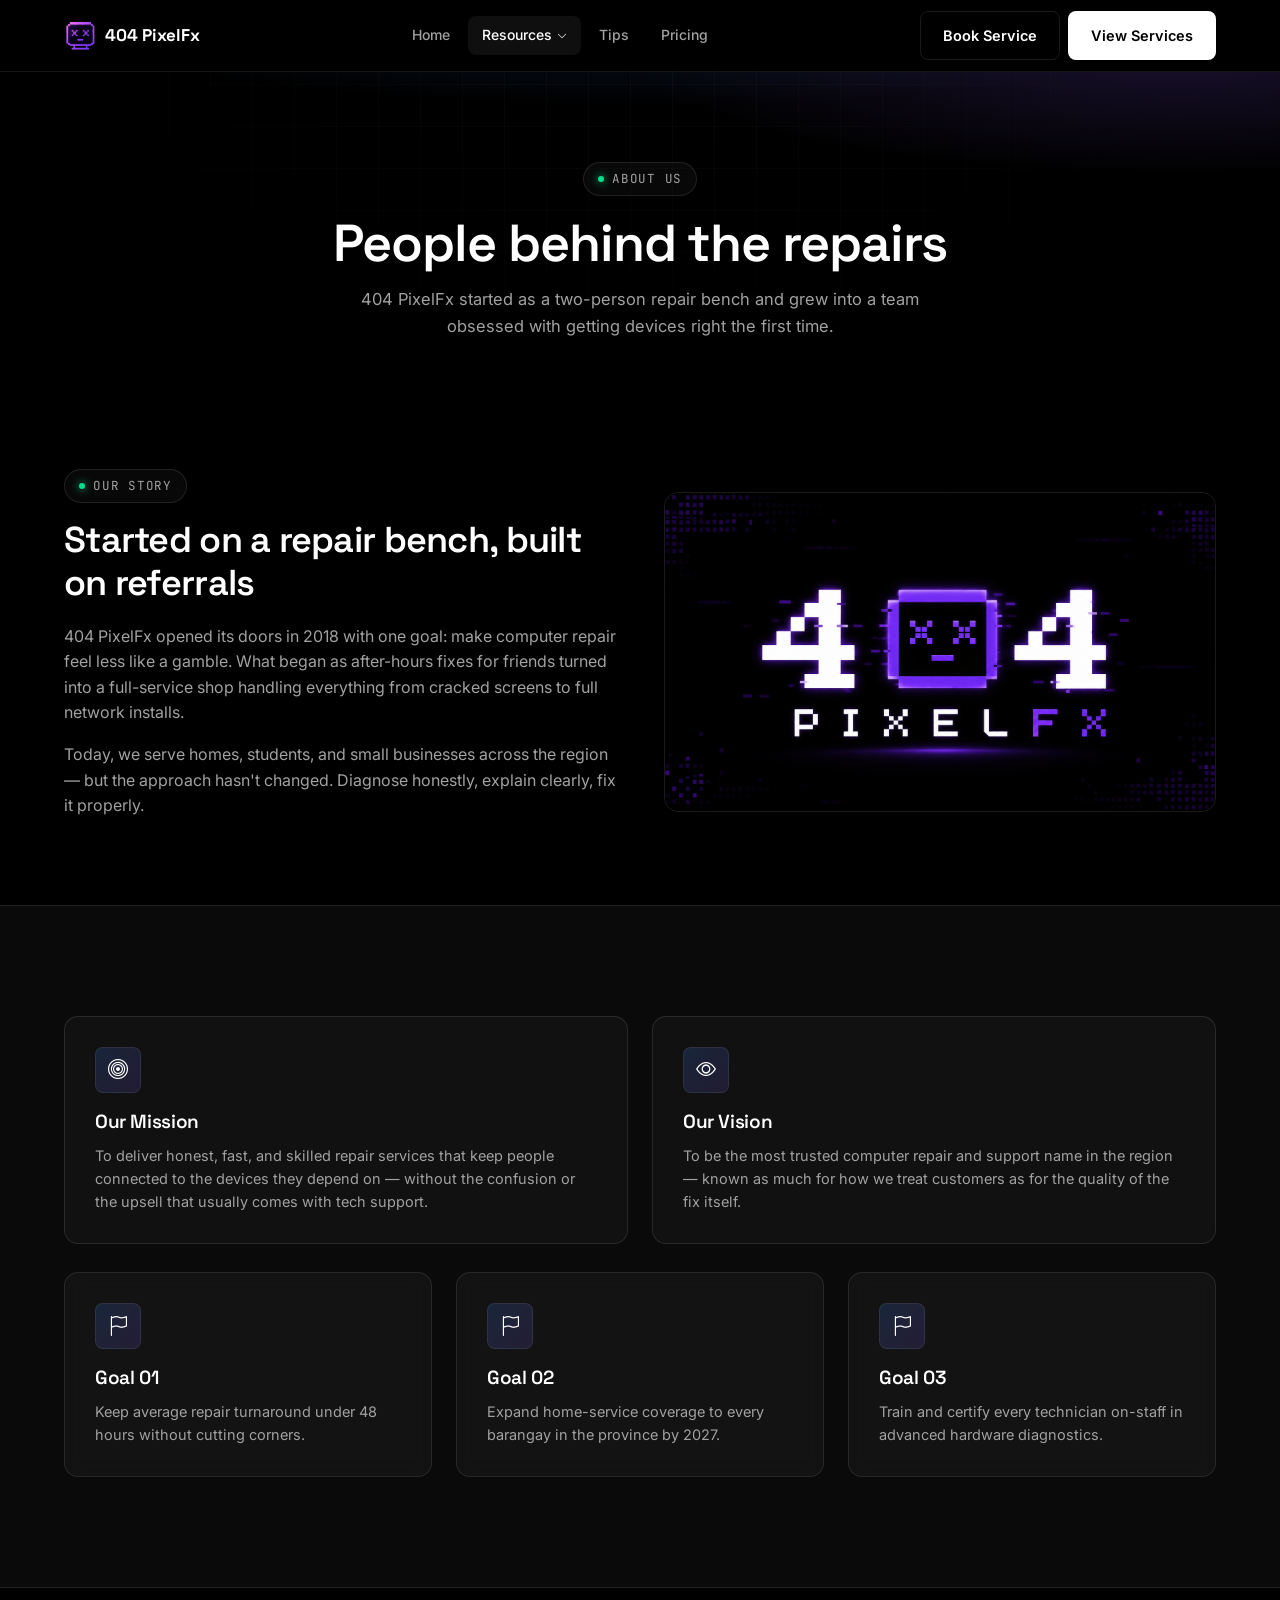
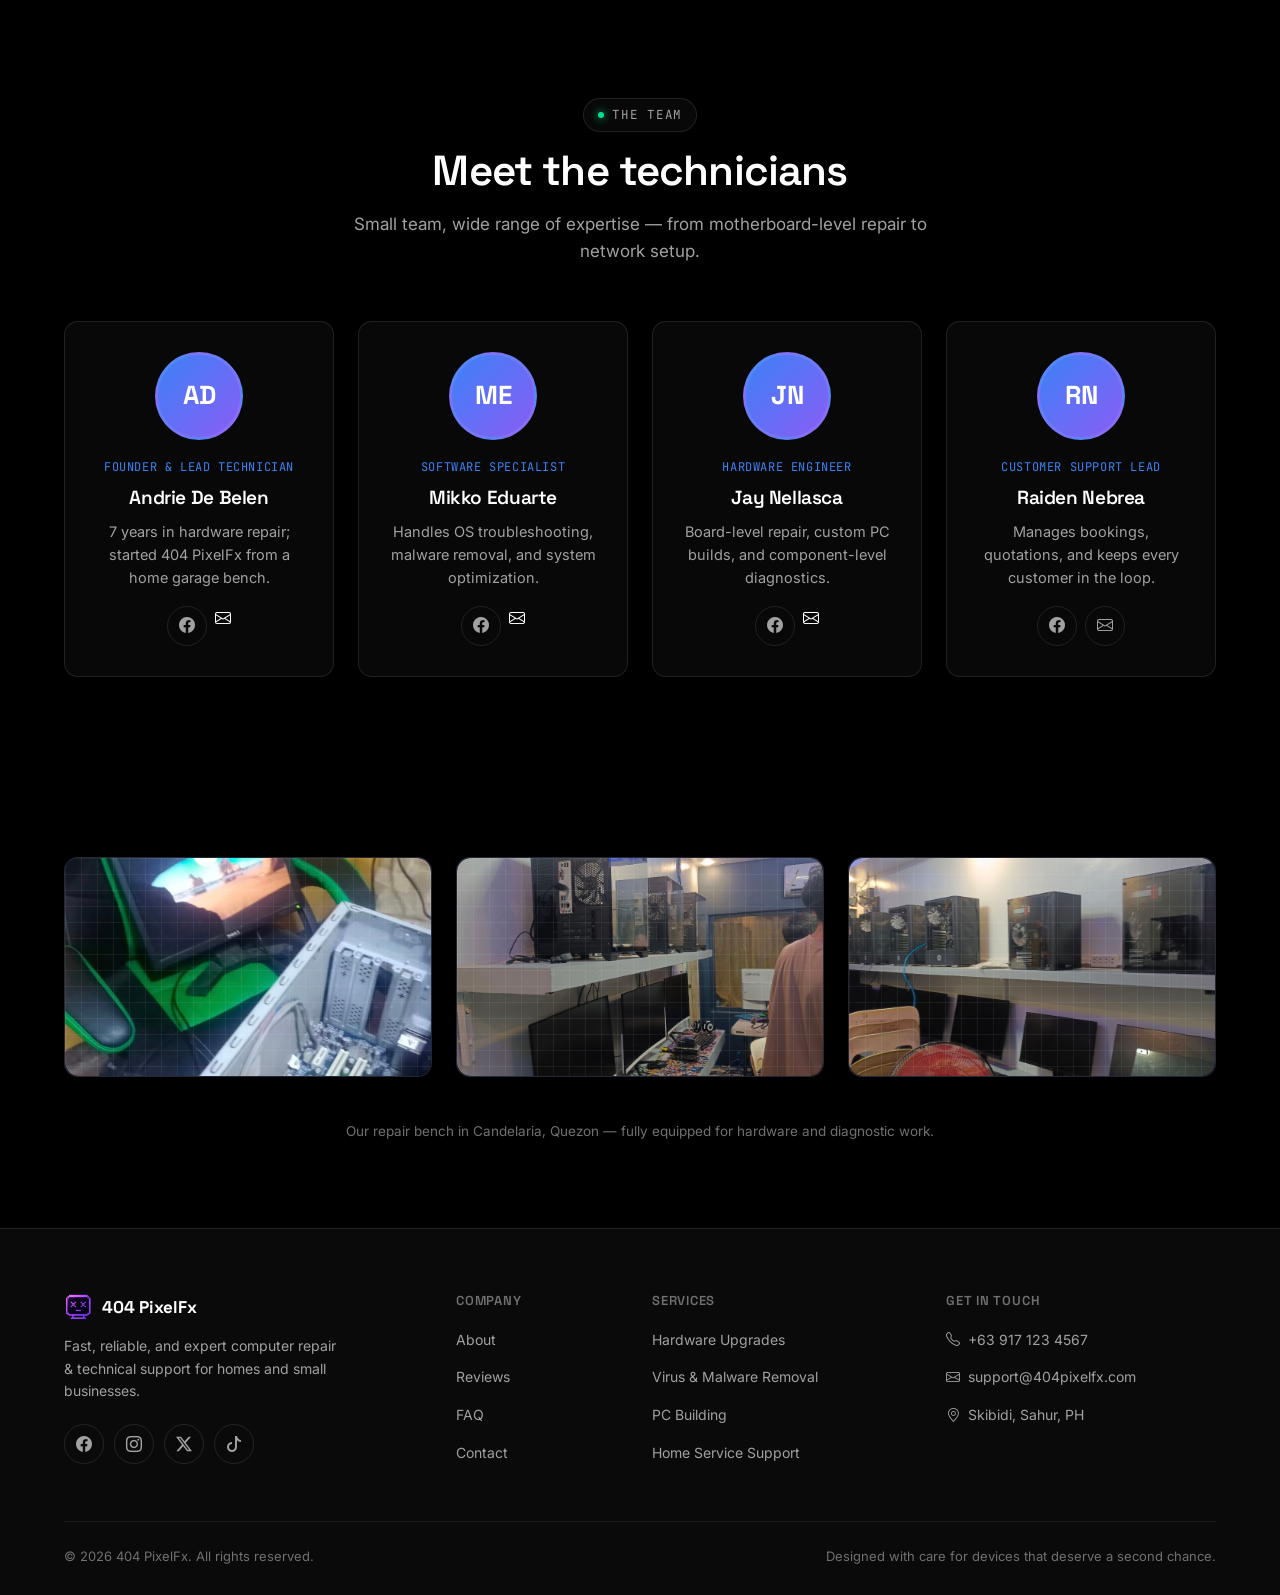
==== commit e034d156: "Update about.html" ====
--- a/pages/about.html
+++ b/pages/about.html
@@ -141,20 +141,20 @@
           <h4>Andrie De Belen</h4>
           <p>7 years in hardware repair; started 404 PixelFx from a home garage bench.</p>
           <div class="team-social">
-            <a href="#" class="social-fx" aria-label="facebook"><i class="bi bi-facebook"></i></a>
-            <a href="#" class="social-fx" aria-label="Email"><i class="bi bi-envelope"></i></a>
+            <a href="https://www.facebook.com/andrie.debelen.2024" target="_blank" class="social-fx" aria-label="facebook"><i class="bi bi-facebook"></i></a>
+            <a href="mailto:andriedebelen@gmail.com" target="_blank class="social-fx" aria-label="Email"><i class="bi bi-envelope"></i></a>
           </div>
         </div>
       </div>
       <div class="col-md-6 col-lg-3 reveal reveal-delay-1">
         <div class="card-fx team-card">
-          <div class="team-avatar">DD</div>
+          <div class="team-avatar">ME</div>
           <div class="team-role">Software Specialist</div>
-          <h4>Dave D. Matambowk</h4>
+          <h4>Mikko Eduarte</h4>
           <p>Handles OS troubleshooting, malware removal, and system optimization.</p>
           <div class="team-social">
-            <a href="#" class="social-fx" aria-label="facebook"><i class="bi bi-facebook"></i></a>
-            <a href="#" class="social-fx" aria-label="Email"><i class="bi bi-envelope"></i></a>
+            <a href="https://www.facebook.com/mikko.eduarte.96" target="_blank" class="social-fx" aria-label="facebook"><i class="bi bi-facebook"></i></a>
+            <a href="mailto:mikkochan@email.com" target="_blank class="social-fx" aria-label="Email"><i class="bi bi-envelope"></i></a>
           </div>
         </div>
       </div>
@@ -165,8 +165,8 @@
           <h4>Jay Nellasca</h4>
           <p>Board-level repair, custom PC builds, and component-level diagnostics.</p>
           <div class="team-social">
-            <a href="#" class="social-fx" aria-label="facebook"><i class="bi bi-facebook"></i></a>
-            <a href="#" class="social-fx" aria-label="Email"><i class="bi bi-envelope"></i></a>
+            <a href="https://www.facebook.com/renkishi1" target="_blank" class="social-fx" aria-label="facebook"><i class="bi bi-facebook"></i></a>
+            <a href="mailto:nellascarobert@gmail.com" target="_blank class="social-fx" aria-label="Email"><i class="bi bi-envelope"></i></a>
           </div>
         </div>
       </div>
@@ -177,8 +177,8 @@
           <h4>Raiden Nebrea</h4>
           <p>Manages bookings, quotations, and keeps every customer in the loop.</p>
           <div class="team-social">
-            <a href="#" class="social-fx" aria-label="facebook"><i class="bi bi-facebook"></i></a>
-            <a href="#" class="social-fx" aria-label="Email"><i class="bi bi-envelope"></i></a>
+            <a href="https://www.facebook.com/ProfessorXRedd" target="_blank" class="social-fx" aria-label="facebook"><i class="bi bi-facebook"></i></a>
+            <a href="mailto:darenraiden2018@email.com" target="_blank" class="social-fx" aria-label="Email"><i class="bi bi-envelope"></i></a>
           </div>
         </div>
       </div>
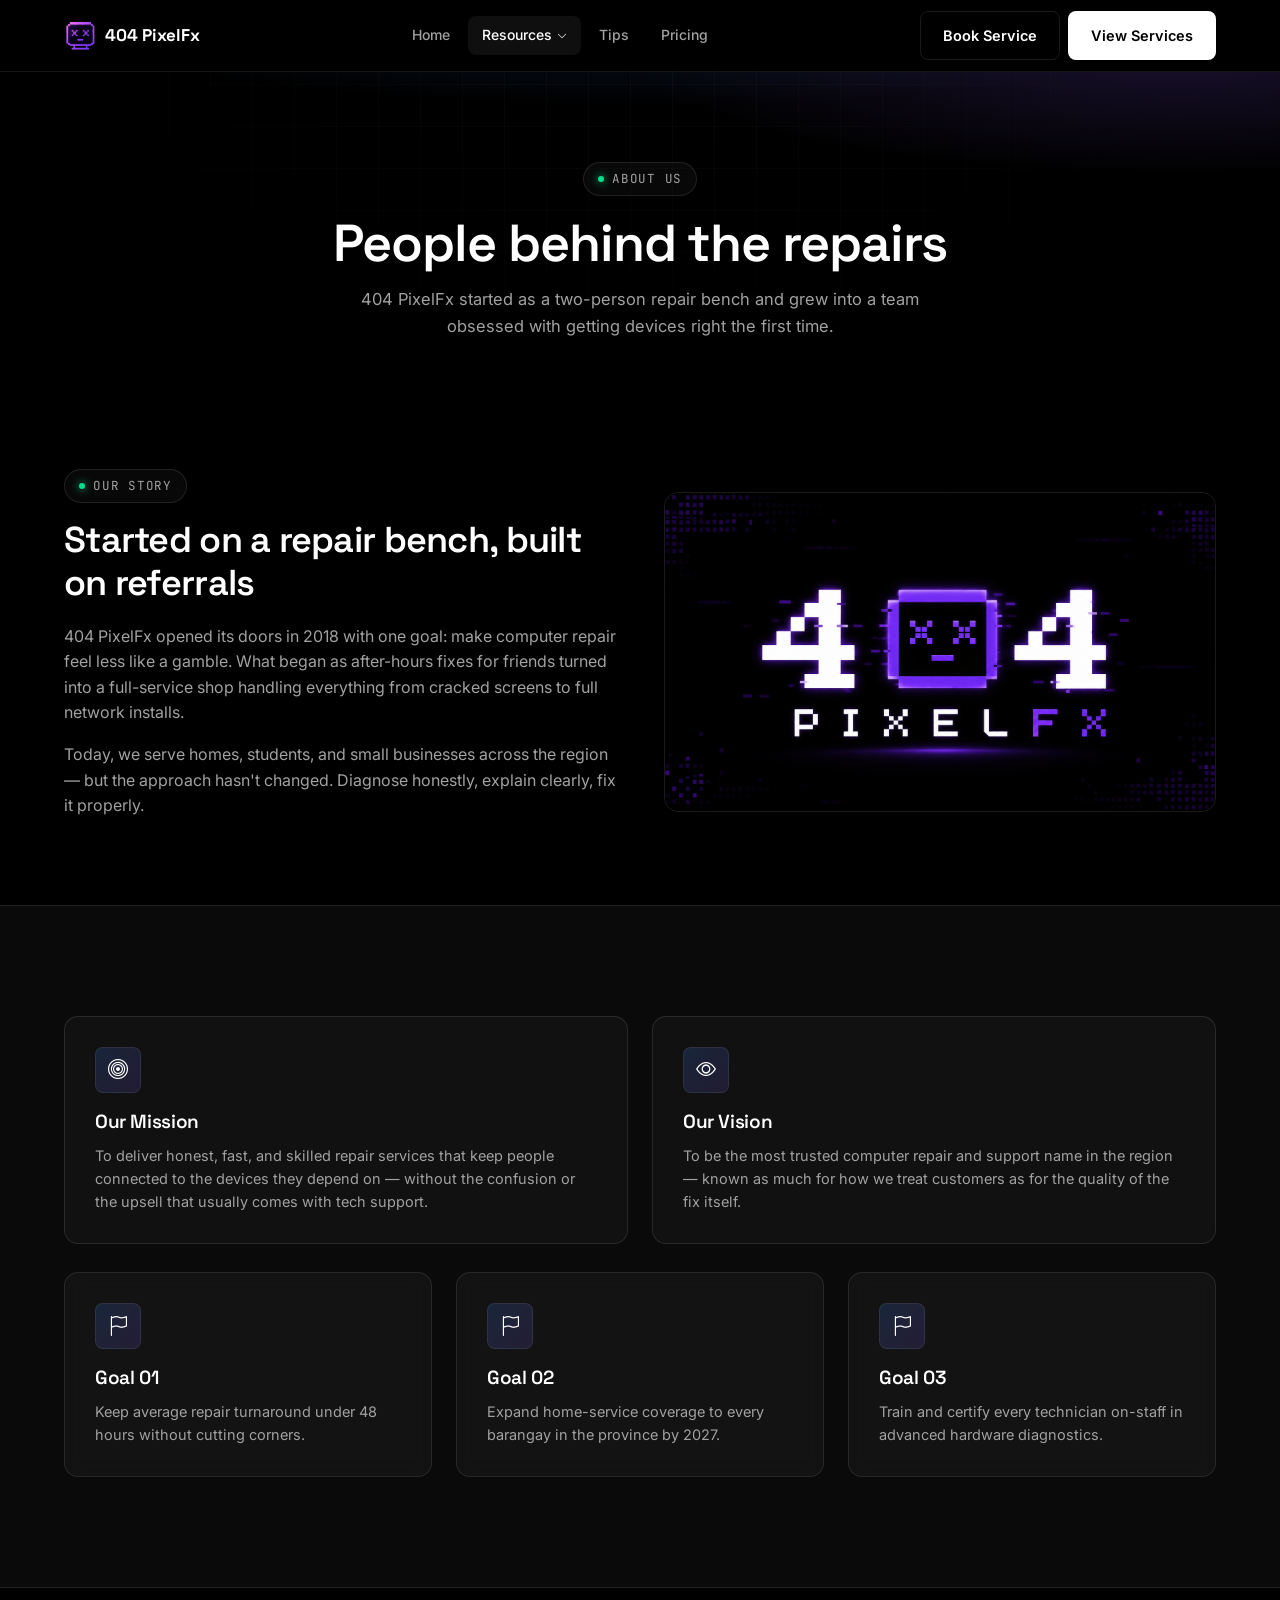
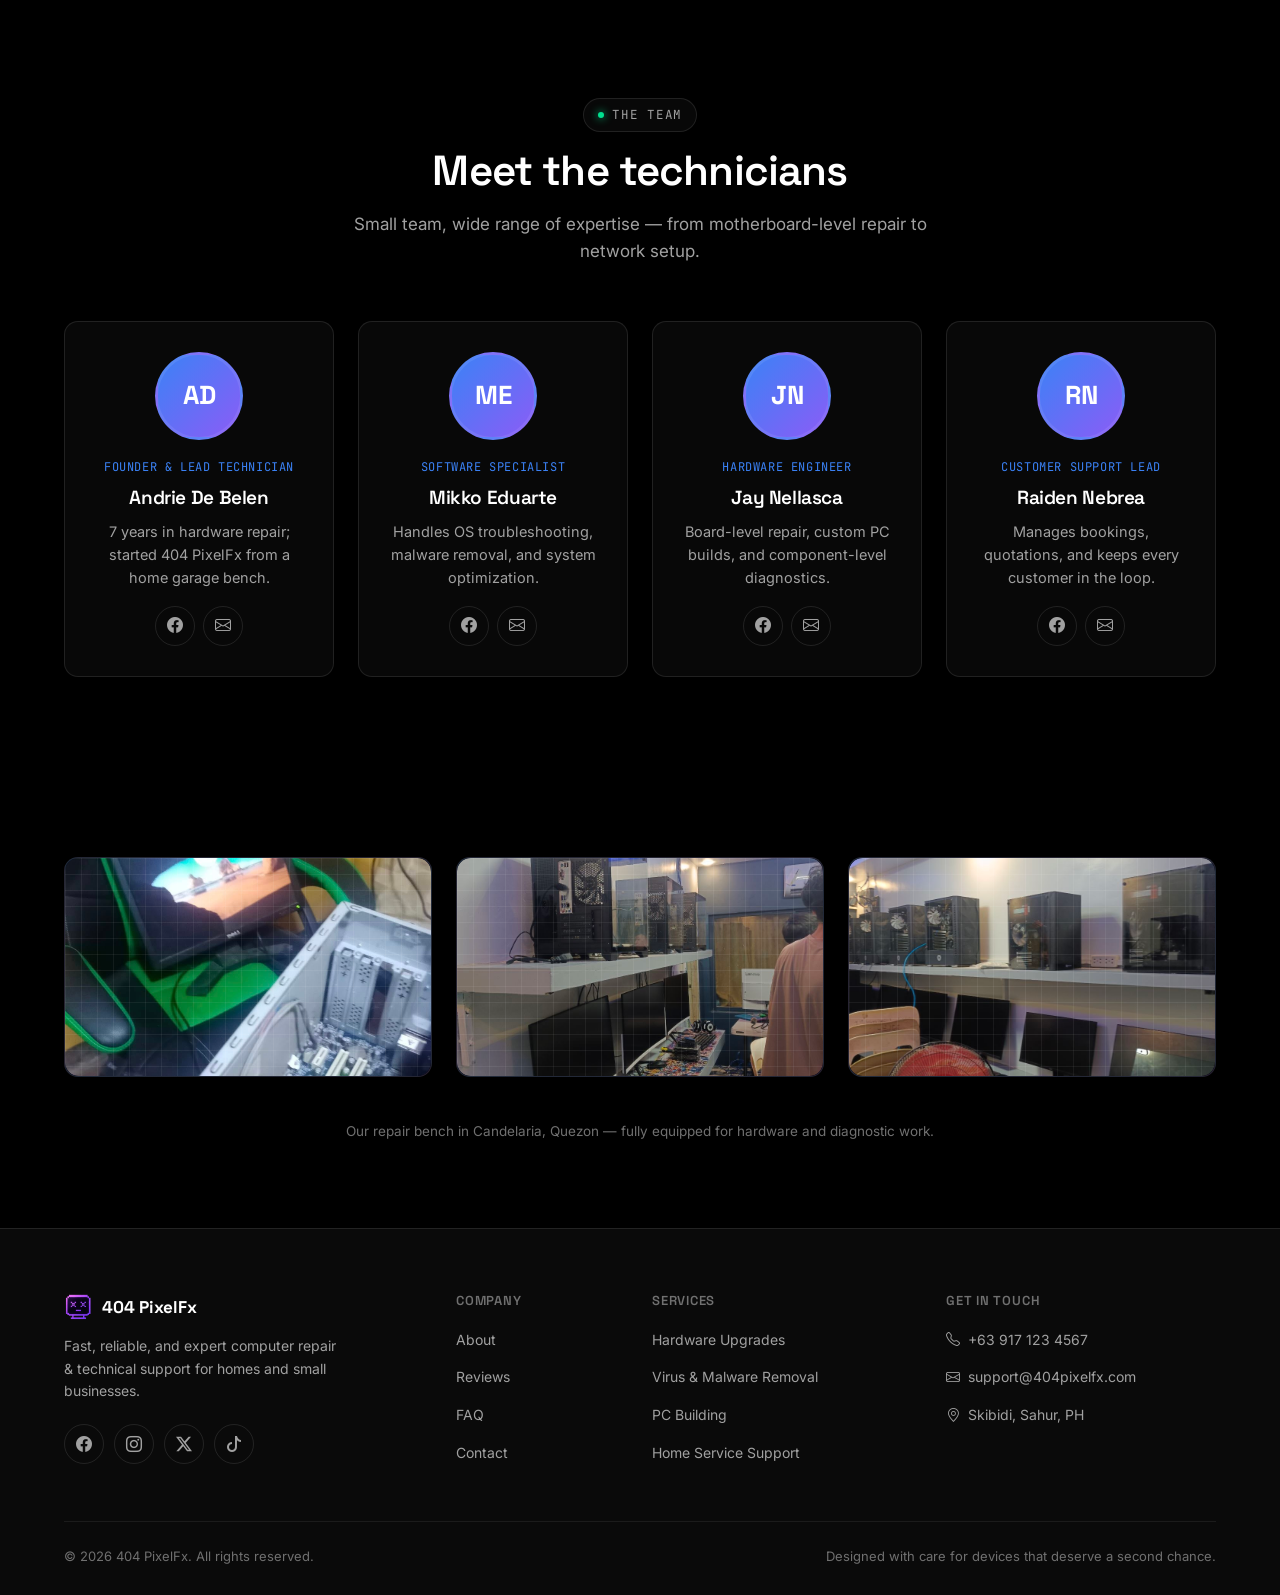
==== commit 44af34fe: "Update about.html" ====
--- a/pages/about.html
+++ b/pages/about.html
@@ -142,7 +142,7 @@
           <p>7 years in hardware repair; started 404 PixelFx from a home garage bench.</p>
           <div class="team-social">
             <a href="https://www.facebook.com/andrie.debelen.2024" target="_blank" class="social-fx" aria-label="facebook"><i class="bi bi-facebook"></i></a>
-            <a href="mailto:andriedebelen@gmail.com" target="_blank class="social-fx" aria-label="Email"><i class="bi bi-envelope"></i></a>
+            <a href="https://mail.google.com/mail/?view=cm&fs=1&to=andriedebelen@gmail.com" target="_blank" class="social-fx" aria-label="Email"><i class="bi bi-envelope"></i></a>
           </div>
         </div>
       </div>
@@ -154,7 +154,7 @@
           <p>Handles OS troubleshooting, malware removal, and system optimization.</p>
           <div class="team-social">
             <a href="https://www.facebook.com/mikko.eduarte.96" target="_blank" class="social-fx" aria-label="facebook"><i class="bi bi-facebook"></i></a>
-            <a href="mailto:mikkochan@email.com" target="_blank class="social-fx" aria-label="Email"><i class="bi bi-envelope"></i></a>
+            <a href="https://mail.google.com/mail/?view=cm&fs=1&to=mikkochan@email.com" target="_blank" class="social-fx" aria-label="Email"><i class="bi bi-envelope"></i></a>
           </div>
         </div>
       </div>
@@ -166,7 +166,7 @@
           <p>Board-level repair, custom PC builds, and component-level diagnostics.</p>
           <div class="team-social">
             <a href="https://www.facebook.com/renkishi1" target="_blank" class="social-fx" aria-label="facebook"><i class="bi bi-facebook"></i></a>
-            <a href="mailto:nellascarobert@gmail.com" target="_blank class="social-fx" aria-label="Email"><i class="bi bi-envelope"></i></a>
+            <a href="https://mail.google.com/mail/?view=cm&fs=1&to=nellascarobert@gmail.com" target="_blank" class="social-fx" aria-label="Email"><i class="bi bi-envelope"></i></a>
           </div>
         </div>
       </div>
@@ -178,7 +178,7 @@
           <p>Manages bookings, quotations, and keeps every customer in the loop.</p>
           <div class="team-social">
             <a href="https://www.facebook.com/ProfessorXRedd" target="_blank" class="social-fx" aria-label="facebook"><i class="bi bi-facebook"></i></a>
-            <a href="mailto:darenraiden2018@email.com" target="_blank" class="social-fx" aria-label="Email"><i class="bi bi-envelope"></i></a>
+            <a href="https://mail.google.com/mail/?view=cm&fs=1&to=darenraiden2018@email.com" target="_blank" class="social-fx" aria-label="Email"><i class="bi bi-envelope"></i></a>
           </div>
         </div>
       </div>
